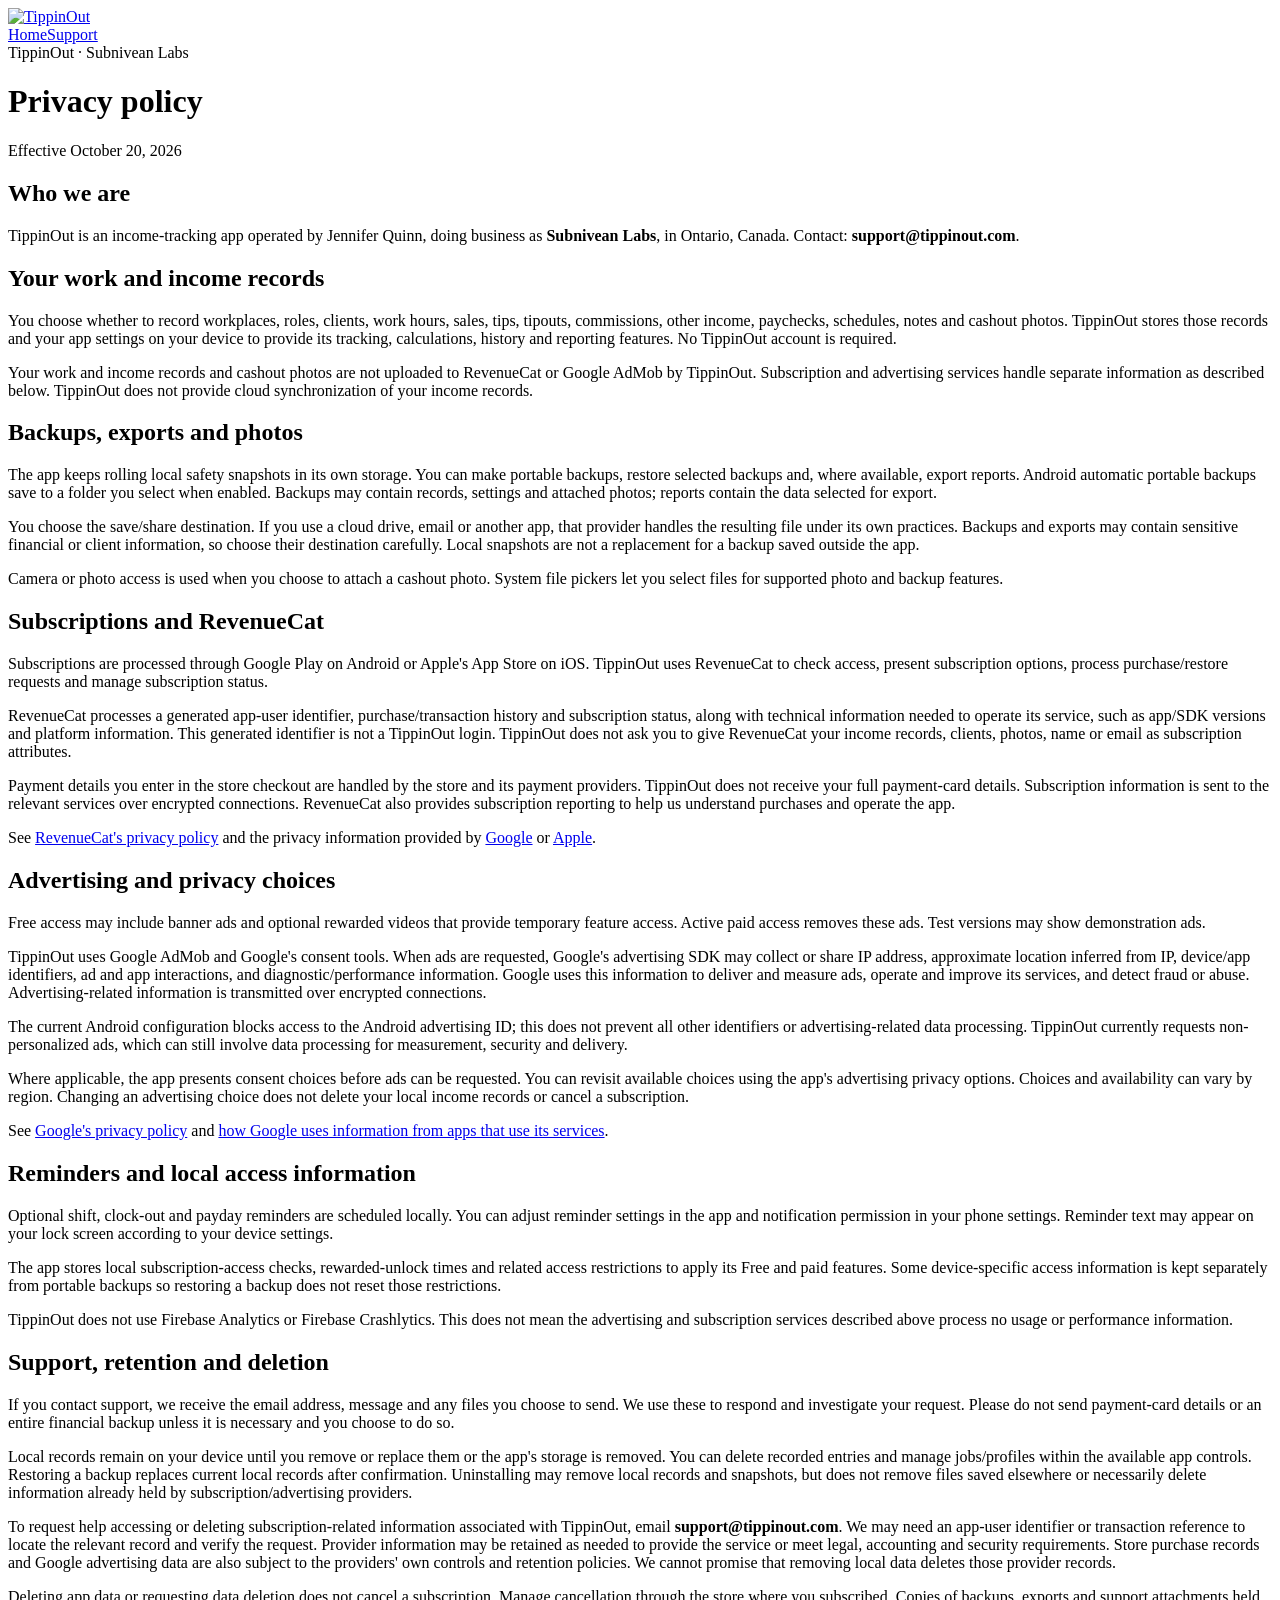
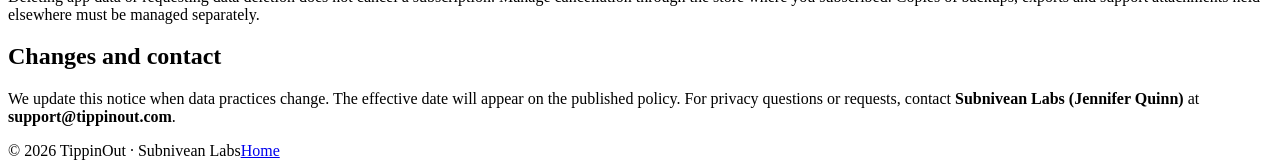
==== privacy/index.html @ 3a588401 "Update privacy policy for subscriptions and advertising" ====
<!doctype html>
<html lang="en"><head><meta charset="utf-8"><meta name="viewport" content="width=device-width,initial-scale=1"><title>Privacy Policy — TippinOut</title><meta name="description" content="How TippinOut handles the work and income information you record in the app."><link rel="icon" type="image/png" sizes="512x512" href="../favicon.png?v=5"><link rel="stylesheet" href="../style.css?v=4"></head><body><header class="bar"><a class="brand" href="../" aria-label="TippinOut home"><img src="../assets/tippinout-logo-horizontal.png?v=5" alt="TippinOut" width="188" height="63" style="width:188px;max-width:100%;height:auto"></a><nav aria-label="Main navigation"><a href="../">Home</a><a href="mailto:support@tippinout.com">Support</a></nav></header><main class="policy">
<div class="eyebrow">TippinOut · Subnivean Labs</div>
<h1>Privacy policy</h1>
<p class="date">Effective October 20, 2026</p>
<h2>Who we are</h2>
<p>TippinOut is an income-tracking app operated by Jennifer Quinn, doing business as <strong>Subnivean Labs</strong>, in Ontario, Canada. Contact: <strong>support@tippinout.com</strong>.</p>
<h2>Your work and income records</h2>
<p>You choose whether to record workplaces, roles, clients, work hours, sales, tips, tipouts, commissions, other income, paychecks, schedules, notes and cashout photos. TippinOut stores those records and your app settings on your device to provide its tracking, calculations, history and reporting features. No TippinOut account is required.</p>
<p>Your work and income records and cashout photos are not uploaded to RevenueCat or Google AdMob by TippinOut. Subscription and advertising services handle separate information as described below. TippinOut does not provide cloud synchronization of your income records.</p>
<h2>Backups, exports and photos</h2>
<p>The app keeps rolling local safety snapshots in its own storage. You can make portable backups, restore selected backups and, where available, export reports. Android automatic portable backups save to a folder you select when enabled. Backups may contain records, settings and attached photos; reports contain the data selected for export.</p>
<p>You choose the save/share destination. If you use a cloud drive, email or another app, that provider handles the resulting file under its own practices. Backups and exports may contain sensitive financial or client information, so choose their destination carefully. Local snapshots are not a replacement for a backup saved outside the app.</p>
<p>Camera or photo access is used when you choose to attach a cashout photo. System file pickers let you select files for supported photo and backup features.</p>
<h2>Subscriptions and RevenueCat</h2>
<p>Subscriptions are processed through Google Play on Android or Apple's App Store on iOS. TippinOut uses RevenueCat to check access, present subscription options, process purchase/restore requests and manage subscription status.</p>
<p>RevenueCat processes a generated app-user identifier, purchase/transaction history and subscription status, along with technical information needed to operate its service, such as app/SDK versions and platform information. This generated identifier is not a TippinOut login. TippinOut does not ask you to give RevenueCat your income records, clients, photos, name or email as subscription attributes.</p>
<p>Payment details you enter in the store checkout are handled by the store and its payment providers. TippinOut does not receive your full payment-card details. Subscription information is sent to the relevant services over encrypted connections. RevenueCat also provides subscription reporting to help us understand purchases and operate the app.</p>
<p>See <a href="https://www.revenuecat.com/privacy">RevenueCat's privacy policy</a> and the privacy information provided by <a href="https://policies.google.com/privacy">Google</a> or <a href="https://www.apple.com/legal/privacy/">Apple</a>.</p>
<h2>Advertising and privacy choices</h2>
<p>Free access may include banner ads and optional rewarded videos that provide temporary feature access. Active paid access removes these ads. Test versions may show demonstration ads.</p>
<p>TippinOut uses Google AdMob and Google's consent tools. When ads are requested, Google's advertising SDK may collect or share IP address, approximate location inferred from IP, device/app identifiers, ad and app interactions, and diagnostic/performance information. Google uses this information to deliver and measure ads, operate and improve its services, and detect fraud or abuse. Advertising-related information is transmitted over encrypted connections.</p>
<p>The current Android configuration blocks access to the Android advertising ID; this does not prevent all other identifiers or advertising-related data processing. TippinOut currently requests non-personalized ads, which can still involve data processing for measurement, security and delivery.</p>
<p>Where applicable, the app presents consent choices before ads can be requested. You can revisit available choices using the app's advertising privacy options. Choices and availability can vary by region. Changing an advertising choice does not delete your local income records or cancel a subscription.</p>
<p>See <a href="https://policies.google.com/privacy">Google's privacy policy</a> and <a href="https://policies.google.com/technologies/partner-sites">how Google uses information from apps that use its services</a>.</p>
<h2>Reminders and local access information</h2>
<p>Optional shift, clock-out and payday reminders are scheduled locally. You can adjust reminder settings in the app and notification permission in your phone settings. Reminder text may appear on your lock screen according to your device settings.</p>
<p>The app stores local subscription-access checks, rewarded-unlock times and related access restrictions to apply its Free and paid features. Some device-specific access information is kept separately from portable backups so restoring a backup does not reset those restrictions.</p>
<p>TippinOut does not use Firebase Analytics or Firebase Crashlytics. This does not mean the advertising and subscription services described above process no usage or performance information.</p>
<h2>Support, retention and deletion</h2>
<p>If you contact support, we receive the email address, message and any files you choose to send. We use these to respond and investigate your request. Please do not send payment-card details or an entire financial backup unless it is necessary and you choose to do so.</p>
<p>Local records remain on your device until you remove or replace them or the app's storage is removed. You can delete recorded entries and manage jobs/profiles within the available app controls. Restoring a backup replaces current local records after confirmation. Uninstalling may remove local records and snapshots, but does not remove files saved elsewhere or necessarily delete information already held by subscription/advertising providers.</p>
<p>To request help accessing or deleting subscription-related information associated with TippinOut, email <strong>support@tippinout.com</strong>. We may need an app-user identifier or transaction reference to locate the relevant record and verify the request. Provider information may be retained as needed to provide the service or meet legal, accounting and security requirements. Store purchase records and Google advertising data are also subject to the providers' own controls and retention policies. We cannot promise that removing local data deletes those provider records.</p>
<p>Deleting app data or requesting data deletion does not cancel a subscription. Manage cancellation through the store where you subscribed. Copies of backups, exports and support attachments held elsewhere must be managed separately.</p>
<h2>Changes and contact</h2>
<p>We update this notice when data practices change. The effective date will appear on the published policy. For privacy questions or requests, contact <strong>Subnivean Labs (Jennifer Quinn)</strong> at <strong>support@tippinout.com</strong>.</p>
</main><footer><span>© 2026 TippinOut · Subnivean Labs</span><a href="../">Home</a></footer></body></html>
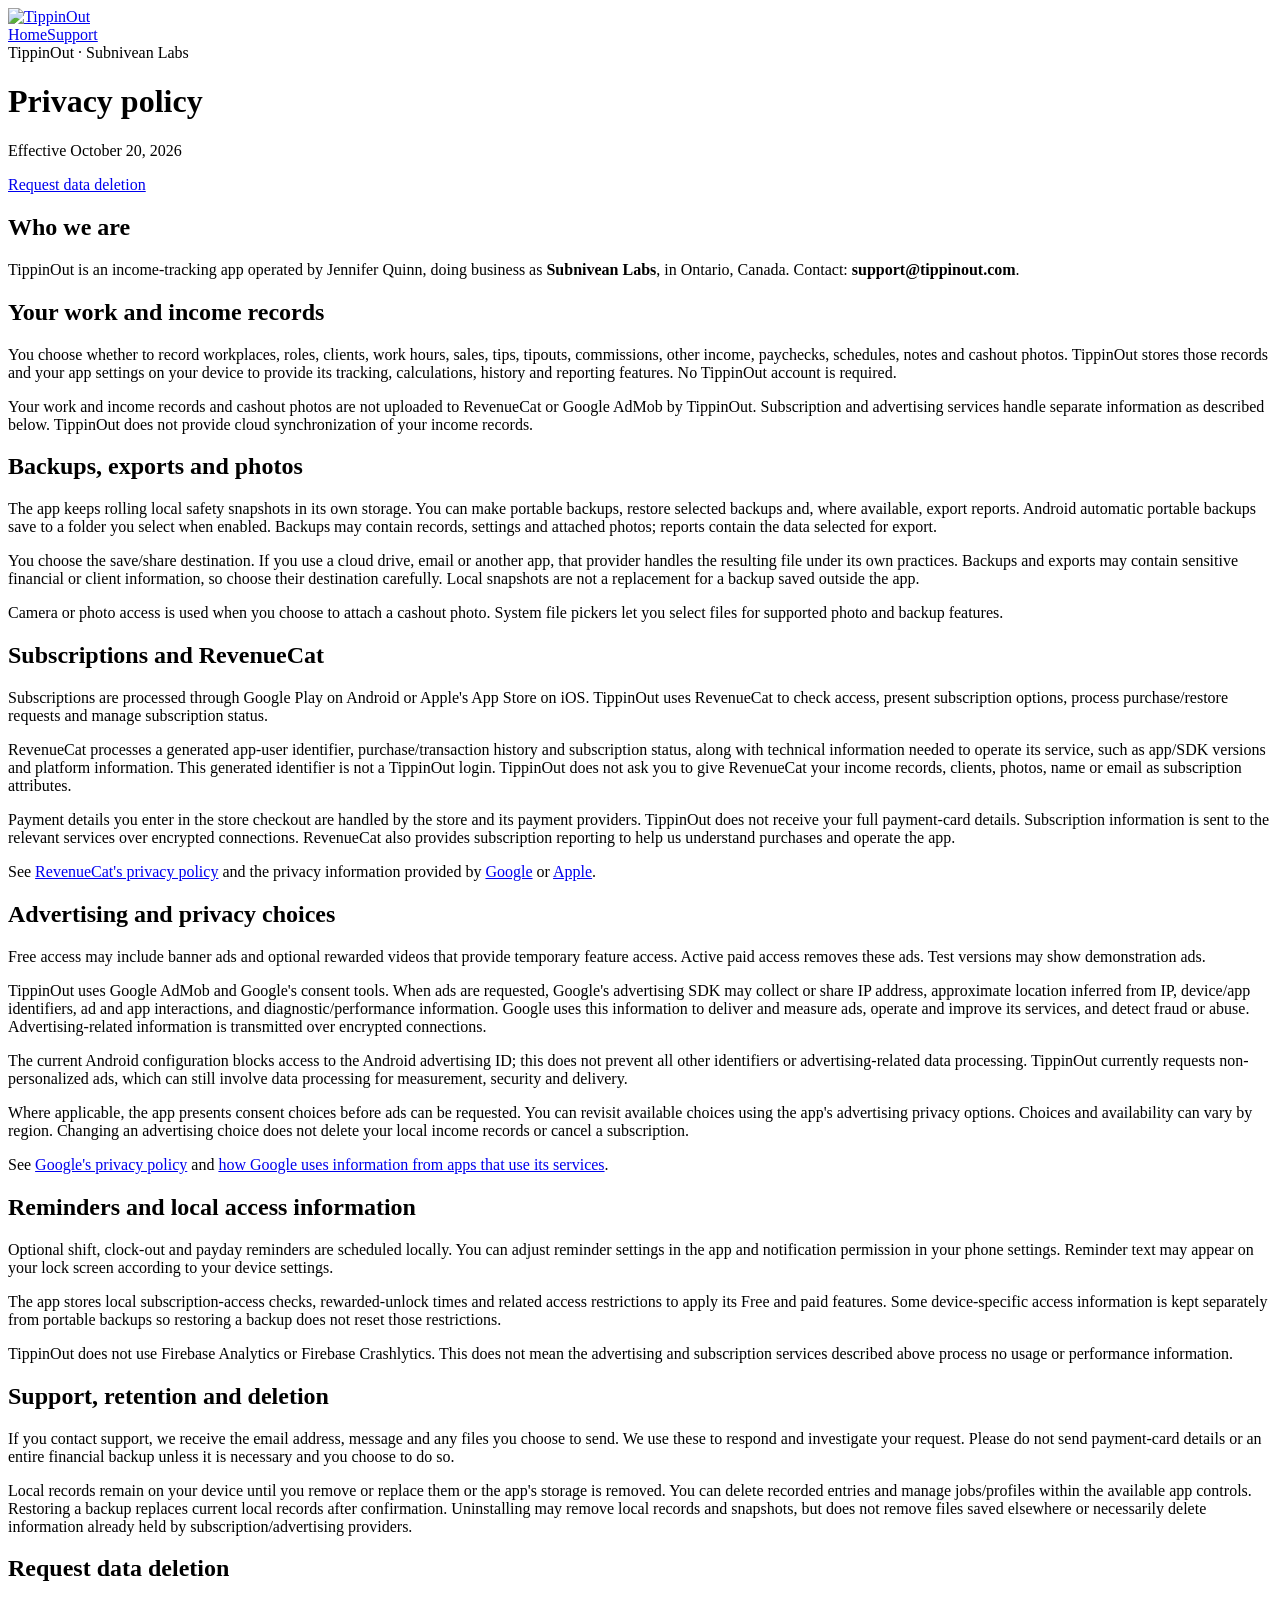
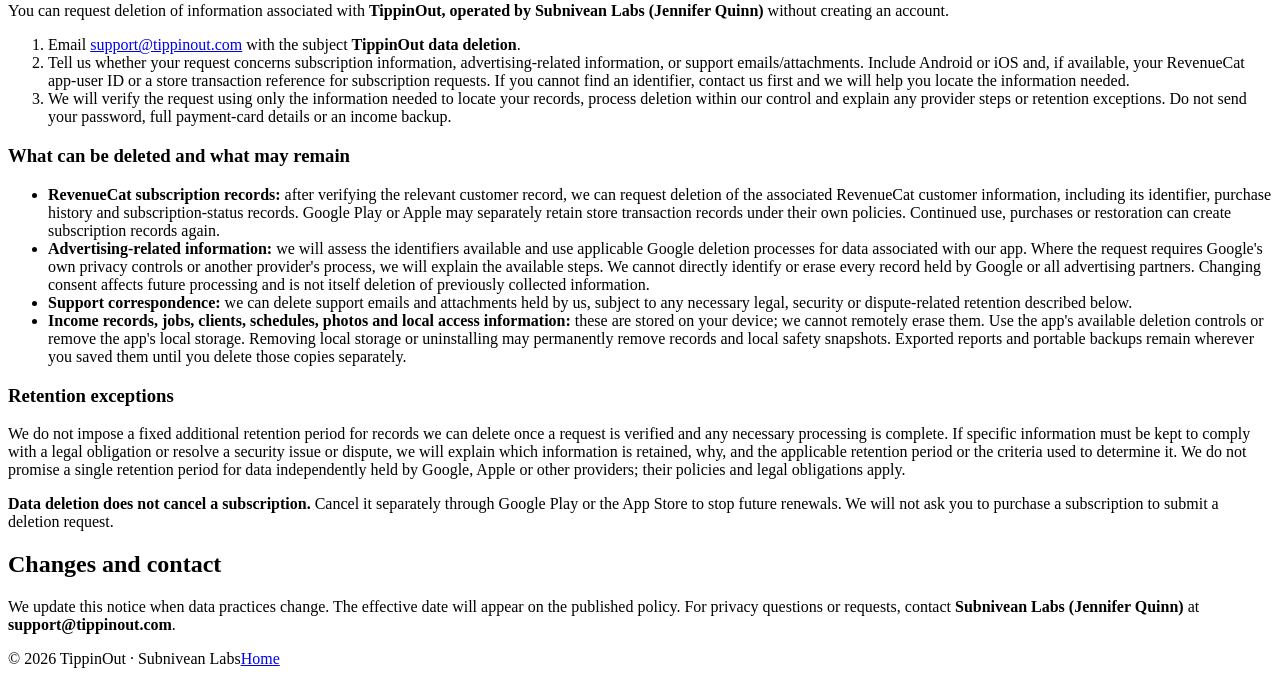
==== commit d1580d2a: "Clarify data deletion request steps, scope and retention exceptions" ====
--- a/privacy/index.html
+++ b/privacy/index.html
@@ -3,6 +3,7 @@
 <div class="eyebrow">TippinOut · Subnivean Labs</div>
 <h1>Privacy policy</h1>
 <p class="date">Effective October 20, 2026</p>
+<p><a href="#request-data-deletion">Request data deletion</a></p>
 <h2>Who we are</h2>
 <p>TippinOut is an income-tracking app operated by Jennifer Quinn, doing business as <strong>Subnivean Labs</strong>, in Ontario, Canada. Contact: <strong>support@tippinout.com</strong>.</p>
 <h2>Your work and income records</h2>
@@ -30,8 +31,14 @@
 <h2>Support, retention and deletion</h2>
 <p>If you contact support, we receive the email address, message and any files you choose to send. We use these to respond and investigate your request. Please do not send payment-card details or an entire financial backup unless it is necessary and you choose to do so.</p>
 <p>Local records remain on your device until you remove or replace them or the app's storage is removed. You can delete recorded entries and manage jobs/profiles within the available app controls. Restoring a backup replaces current local records after confirmation. Uninstalling may remove local records and snapshots, but does not remove files saved elsewhere or necessarily delete information already held by subscription/advertising providers.</p>
-<p>To request help accessing or deleting subscription-related information associated with TippinOut, email <strong>support@tippinout.com</strong>. We may need an app-user identifier or transaction reference to locate the relevant record and verify the request. Provider information may be retained as needed to provide the service or meet legal, accounting and security requirements. Store purchase records and Google advertising data are also subject to the providers' own controls and retention policies. We cannot promise that removing local data deletes those provider records.</p>
-<p>Deleting app data or requesting data deletion does not cancel a subscription. Manage cancellation through the store where you subscribed. Copies of backups, exports and support attachments held elsewhere must be managed separately.</p>
+<h2 id="request-data-deletion">Request data deletion</h2>
+<p>You can request deletion of information associated with <strong>TippinOut, operated by Subnivean Labs (Jennifer Quinn)</strong> without creating an account.</p>
+<ol><li>Email <a href="mailto:support@tippinout.com?subject=TippinOut%20data%20deletion">support@tippinout.com</a> with the subject <strong>TippinOut data deletion</strong>.</li><li>Tell us whether your request concerns subscription information, advertising-related information, or support emails/attachments. Include Android or iOS and, if available, your RevenueCat app-user ID or a store transaction reference for subscription requests. If you cannot find an identifier, contact us first and we will help you locate the information needed.</li><li>We will verify the request using only the information needed to locate your records, process deletion within our control and explain any provider steps or retention exceptions. Do not send your password, full payment-card details or an income backup.</li></ol>
+<h3>What can be deleted and what may remain</h3>
+<ul><li><strong>RevenueCat subscription records:</strong> after verifying the relevant customer record, we can request deletion of the associated RevenueCat customer information, including its identifier, purchase history and subscription-status records. Google Play or Apple may separately retain store transaction records under their own policies. Continued use, purchases or restoration can create subscription records again.</li><li><strong>Advertising-related information:</strong> we will assess the identifiers available and use applicable Google deletion processes for data associated with our app. Where the request requires Google's own privacy controls or another provider's process, we will explain the available steps. We cannot directly identify or erase every record held by Google or all advertising partners. Changing consent affects future processing and is not itself deletion of previously collected information.</li><li><strong>Support correspondence:</strong> we can delete support emails and attachments held by us, subject to any necessary legal, security or dispute-related retention described below.</li><li><strong>Income records, jobs, clients, schedules, photos and local access information:</strong> these are stored on your device; we cannot remotely erase them. Use the app's available deletion controls or remove the app's local storage. Removing local storage or uninstalling may permanently remove records and local safety snapshots. Exported reports and portable backups remain wherever you saved them until you delete those copies separately.</li></ul>
+<h3>Retention exceptions</h3>
+<p>We do not impose a fixed additional retention period for records we can delete once a request is verified and any necessary processing is complete. If specific information must be kept to comply with a legal obligation or resolve a security issue or dispute, we will explain which information is retained, why, and the applicable retention period or the criteria used to determine it. We do not promise a single retention period for data independently held by Google, Apple or other providers; their policies and legal obligations apply.</p>
+<p><strong>Data deletion does not cancel a subscription.</strong> Cancel it separately through Google Play or the App Store to stop future renewals. We will not ask you to purchase a subscription to submit a deletion request.</p>
 <h2>Changes and contact</h2>
 <p>We update this notice when data practices change. The effective date will appear on the published policy. For privacy questions or requests, contact <strong>Subnivean Labs (Jennifer Quinn)</strong> at <strong>support@tippinout.com</strong>.</p>
 </main><footer><span>© 2026 TippinOut · Subnivean Labs</span><a href="../">Home</a></footer></body></html>
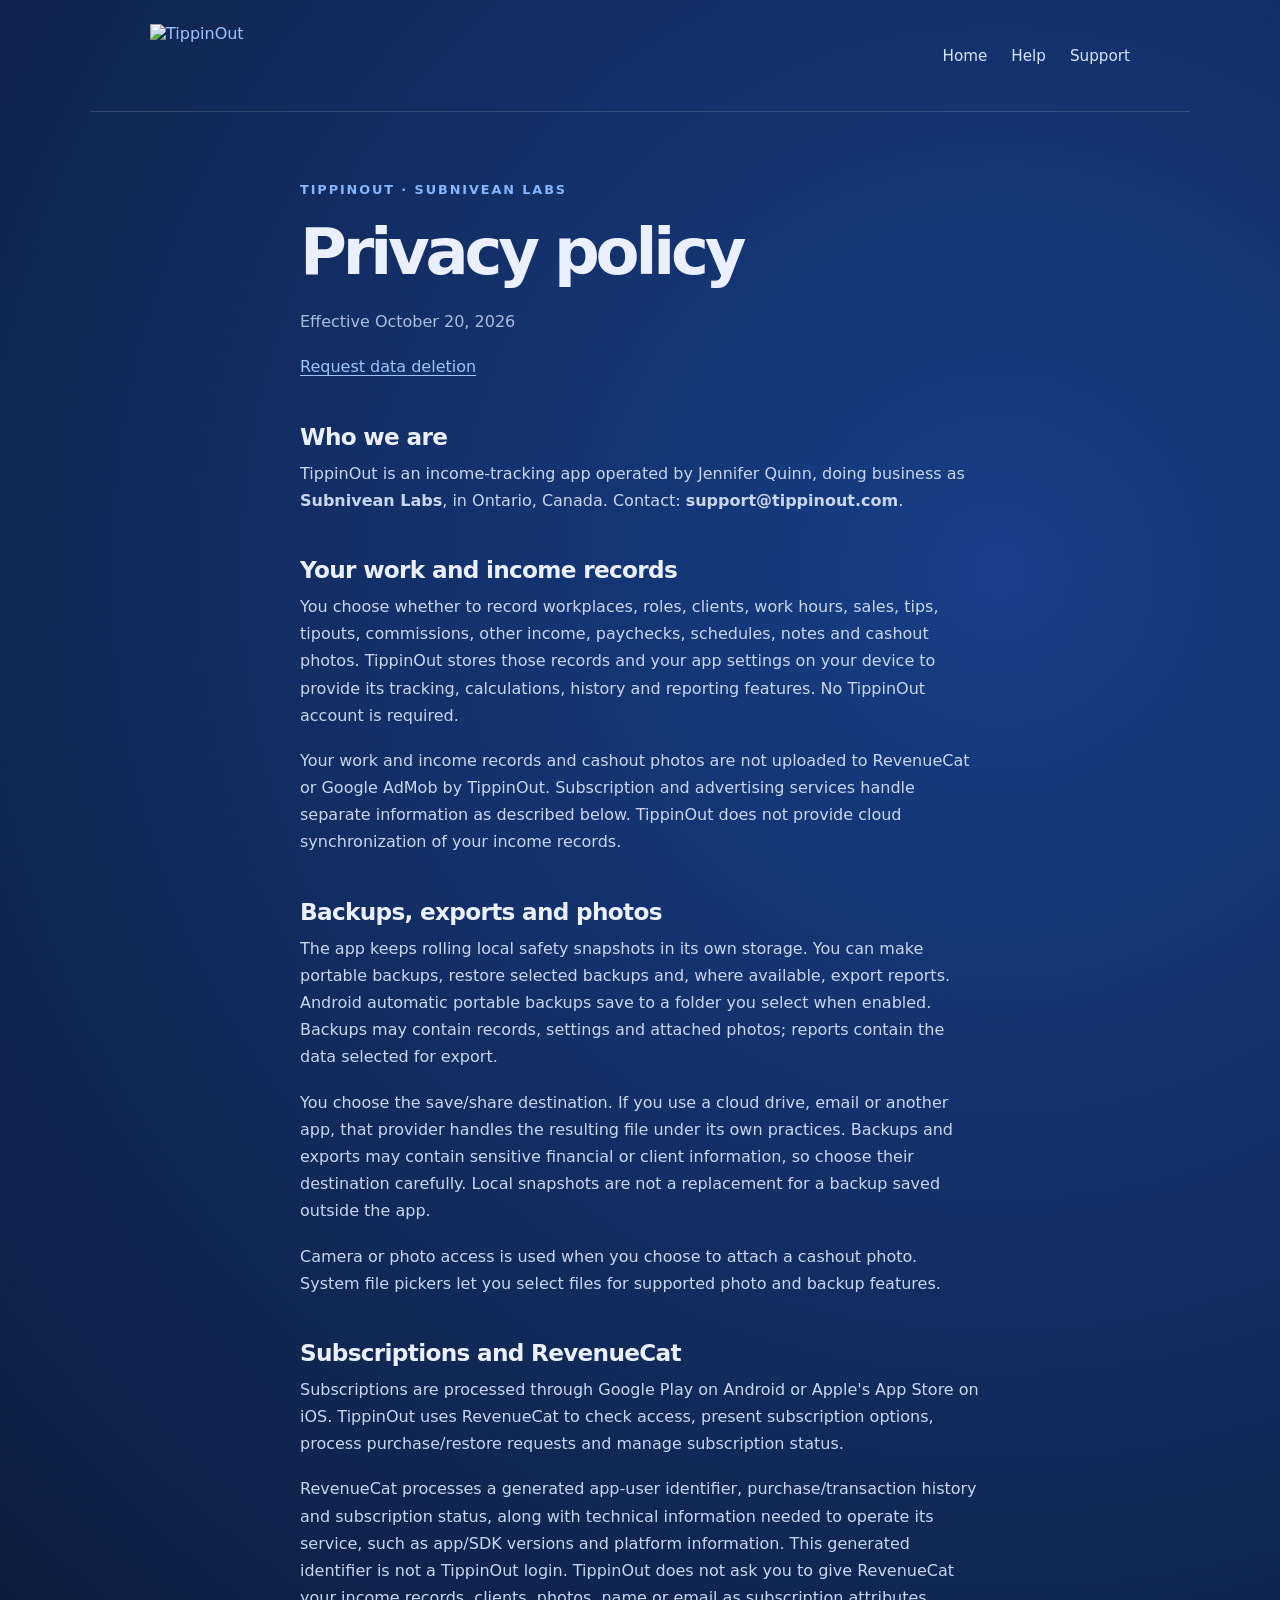
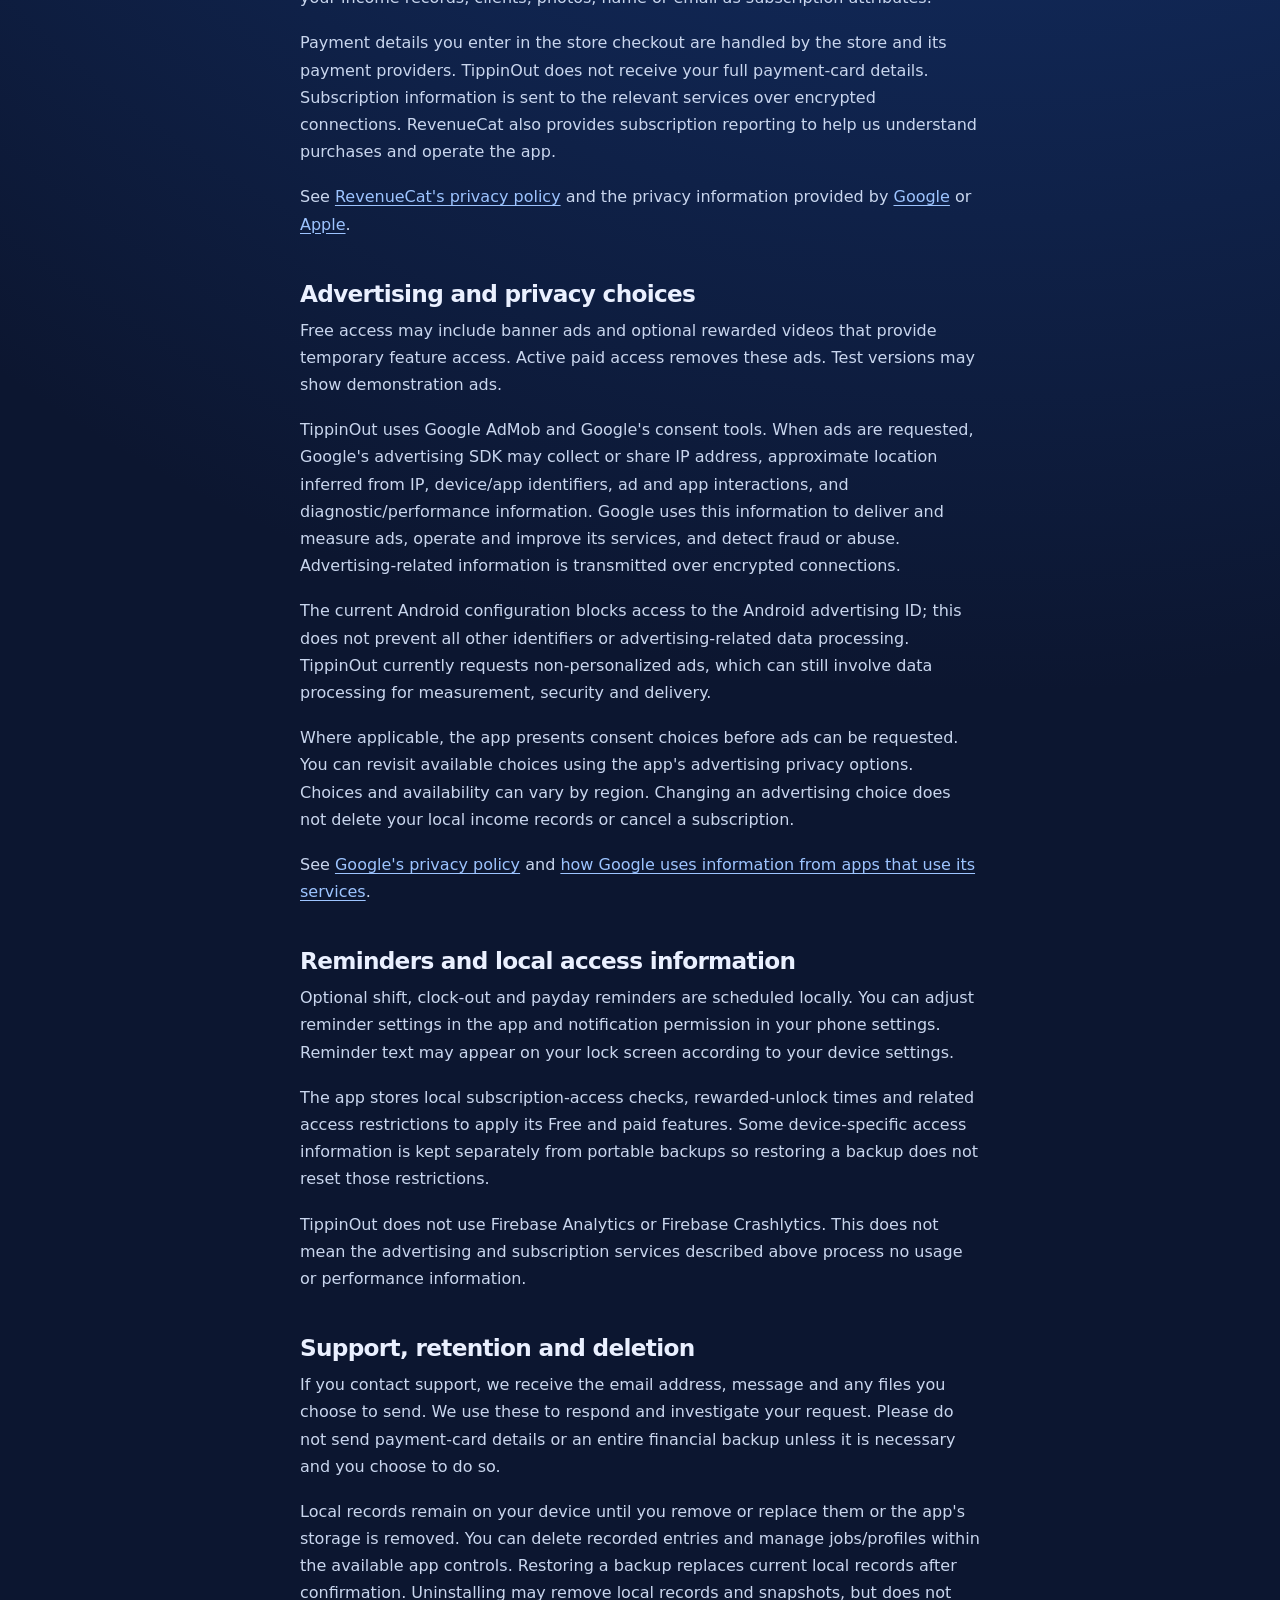
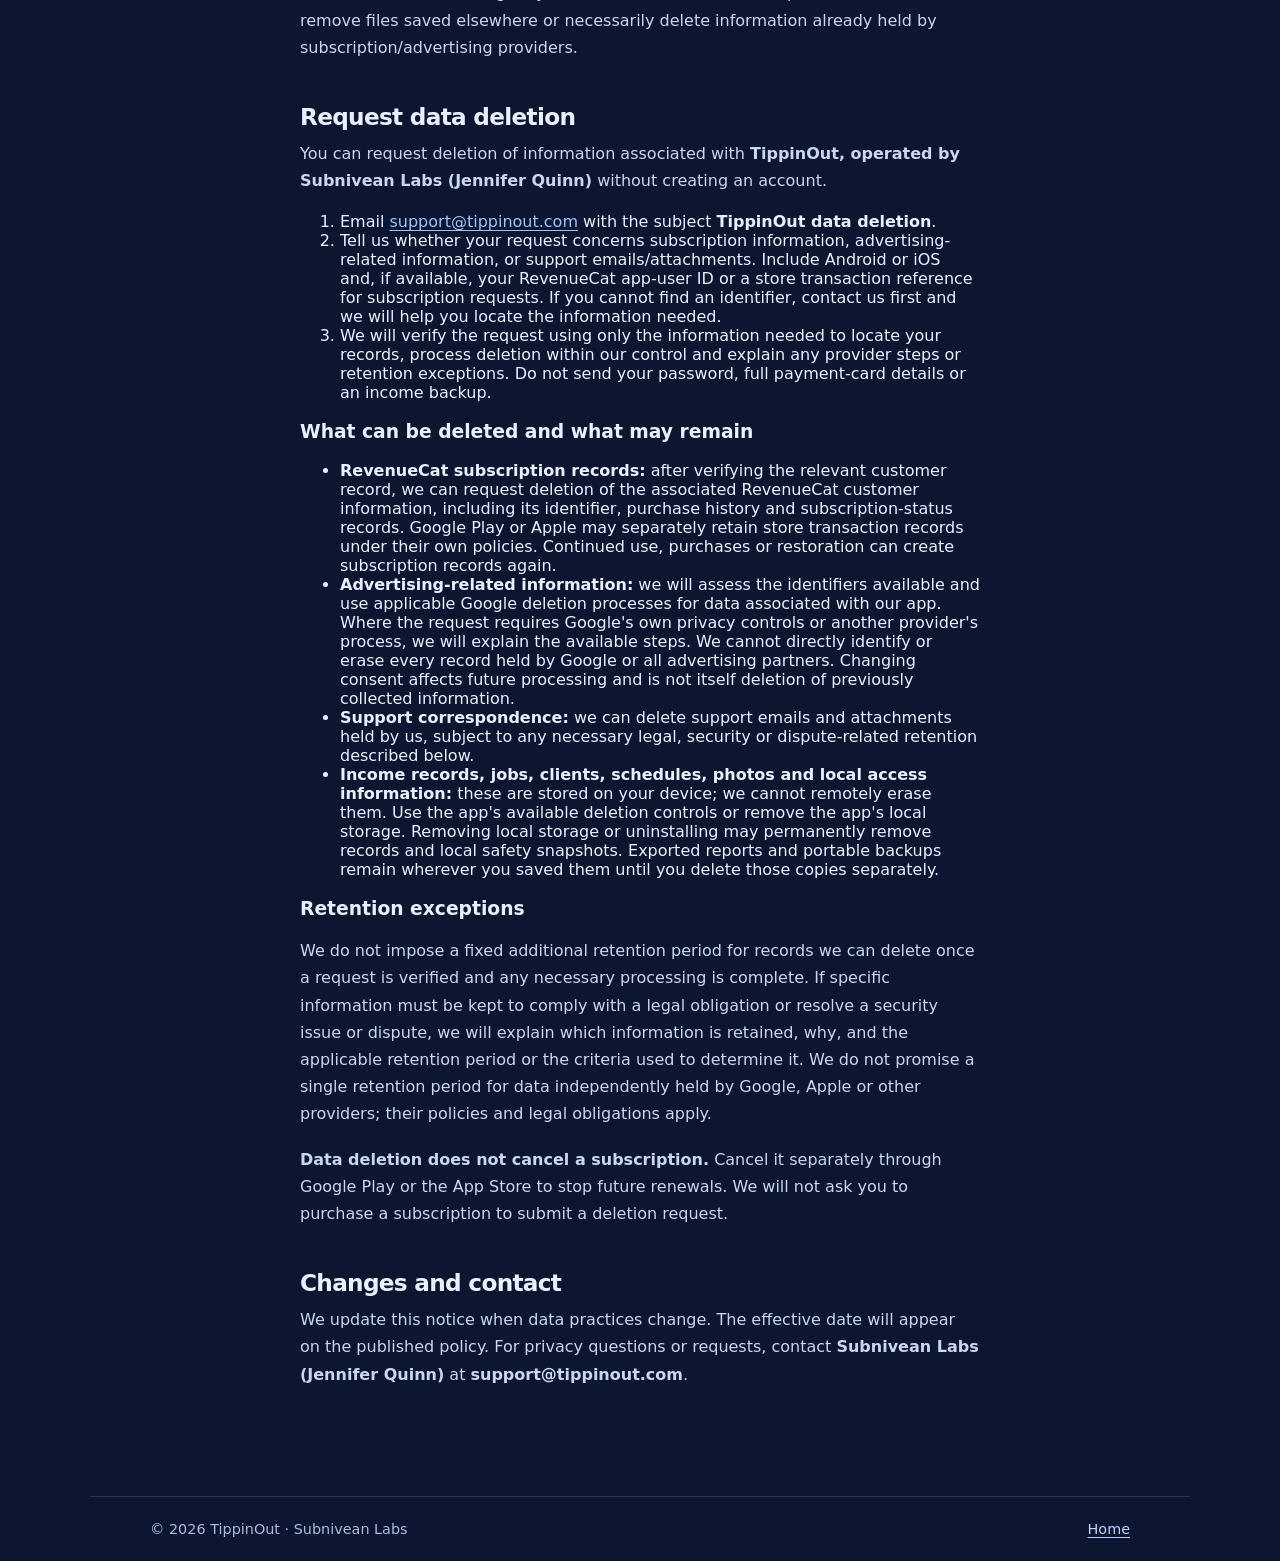
==== commit fde29bbf: "Add help placeholder with topic anchors and support links" ====
--- a/privacy/index.html
+++ b/privacy/index.html
@@ -1,5 +1,5 @@
 <!doctype html>
-<html lang="en"><head><meta charset="utf-8"><meta name="viewport" content="width=device-width,initial-scale=1"><title>Privacy Policy — TippinOut</title><meta name="description" content="How TippinOut handles the work and income information you record in the app."><link rel="icon" type="image/png" sizes="512x512" href="../favicon.png?v=5"><link rel="stylesheet" href="../style.css?v=4"></head><body><header class="bar"><a class="brand" href="../" aria-label="TippinOut home"><img src="../assets/tippinout-logo-horizontal.png?v=5" alt="TippinOut" width="188" height="63" style="width:188px;max-width:100%;height:auto"></a><nav aria-label="Main navigation"><a href="../">Home</a><a href="mailto:support@tippinout.com">Support</a></nav></header><main class="policy">
+<html lang="en"><head><meta charset="utf-8"><meta name="viewport" content="width=device-width,initial-scale=1"><title>Privacy Policy — TippinOut</title><meta name="description" content="How TippinOut handles the work and income information you record in the app."><link rel="icon" type="image/png" sizes="512x512" href="../favicon.png?v=5"><link rel="stylesheet" href="../style.css?v=5"></head><body><header class="bar"><a class="brand" href="../" aria-label="TippinOut home"><img src="../assets/tippinout-logo-horizontal.png?v=5" alt="TippinOut" width="188" height="63" style="width:188px;max-width:100%;height:auto"></a><nav aria-label="Main navigation"><a href="../">Home</a><a href="../help/">Help</a><a href="mailto:support@tippinout.com">Support</a></nav></header><main class="policy">
 <div class="eyebrow">TippinOut · Subnivean Labs</div>
 <h1>Privacy policy</h1>
 <p class="date">Effective October 20, 2026</p>
--- a/style.css
+++ b/style.css
@@ -0,0 +1,4 @@
+:root{font-family:Inter,ui-sans-serif,system-ui,-apple-system,Segoe UI,sans-serif;color:#eaf0ff;background:#0c1630;font-size:16px}*{box-sizing:border-box}body{margin:0;min-height:100vh;background:radial-gradient(circle at 78% 12%,#173e87 0,transparent 40%),#0c1630}a{color:#9dc4ff;text-underline-offset:3px}.bar,footer{max-width:1100px;margin:auto;padding:24px clamp(20px,5vw,60px);display:flex;justify-content:space-between;align-items:center;gap:20px}.bar{border-bottom:1px solid #ffffff22}.bar a{text-decoration:none}.brand{display:block;flex:none;width:188px}.brand img{display:block;width:100%;height:auto}.bar nav{display:flex;gap:24px}.bar nav a{font-size:.95rem;color:#d6e4ff}.home,.policy{max-width:1100px;margin:auto;padding:clamp(65px,12vw,150px) clamp(20px,5vw,60px)}.home{min-height:65vh}.eyebrow{text-transform:uppercase;letter-spacing:.15em;color:#86b6ff;font-weight:700;font-size:.8rem}h1{font-size:clamp(2.8rem,7vw,5.8rem);line-height:1.05;letter-spacing:-.065em;margin:22px 0;max-width:820px}p{line-height:1.7;color:#c9d6ee}.lead{font-size:clamp(1.12rem,2vw,1.4rem);max-width:650px}.links{display:flex;gap:24px;align-items:center;flex-wrap:wrap;margin-top:38px}.button{background:#3981ff;color:#fff;padding:14px 22px;border-radius:12px;text-decoration:none;font-weight:700}.button:hover{background:#5b99ff}.quiet{font-weight:600}.policy{max-width:800px;padding-top:70px;padding-bottom:90px}.policy h1{font-size:clamp(2.5rem,6vw,4rem)}.policy h2{font-size:1.45rem;letter-spacing:-.03em;margin:42px 0 8px}.policy p{margin:10px 0 18px}.date{color:#aabddc}footer{border-top:1px solid #ffffff22;color:#aabddc;font-size:.9rem}footer a{color:#b7d2ff}@media(max-width:550px){.bar,footer{align-items:flex-start}.bar nav{gap:16px}.brand{width:165px}footer{flex-direction:column}.home{padding-top:80px}}
+
+/* Help navigation wraps on narrow phones without crowding the logo. */
+.bar{flex-wrap:wrap}.bar nav{flex-wrap:wrap}section{scroll-margin-top:24px}
